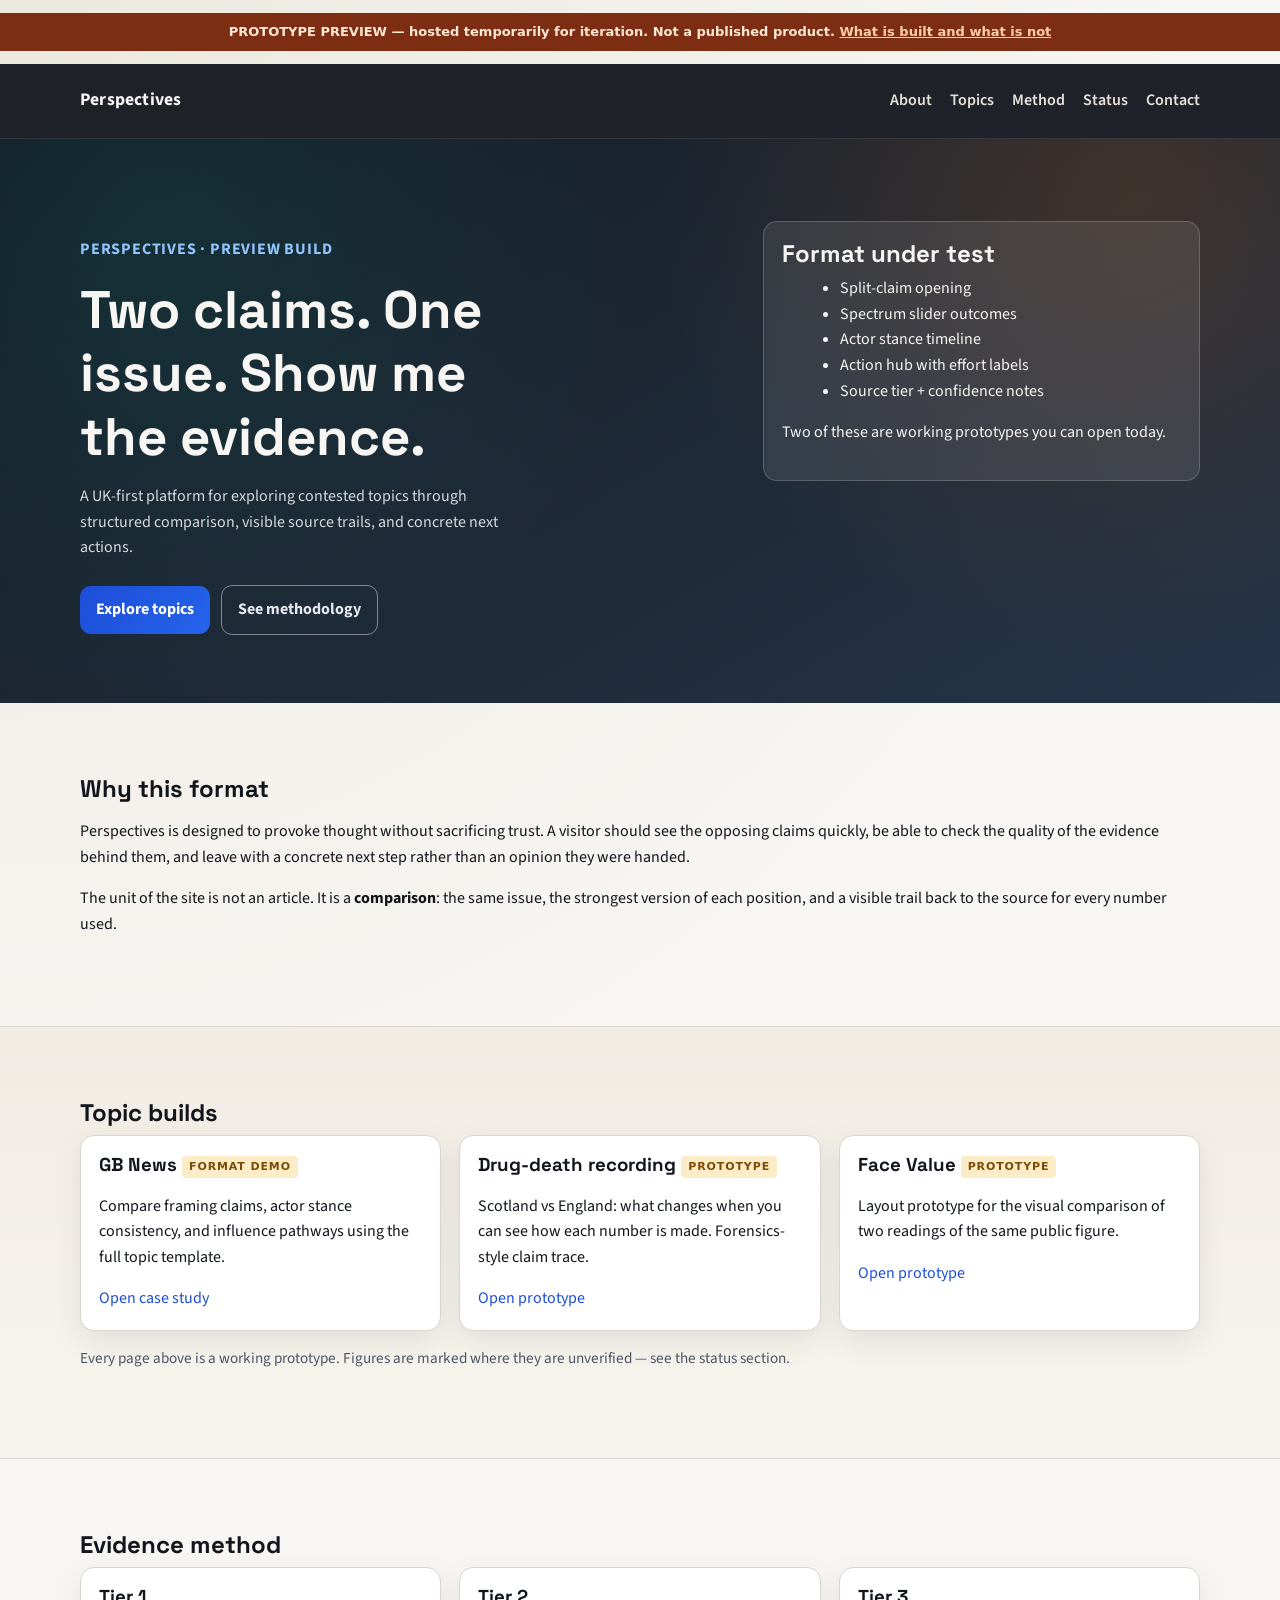
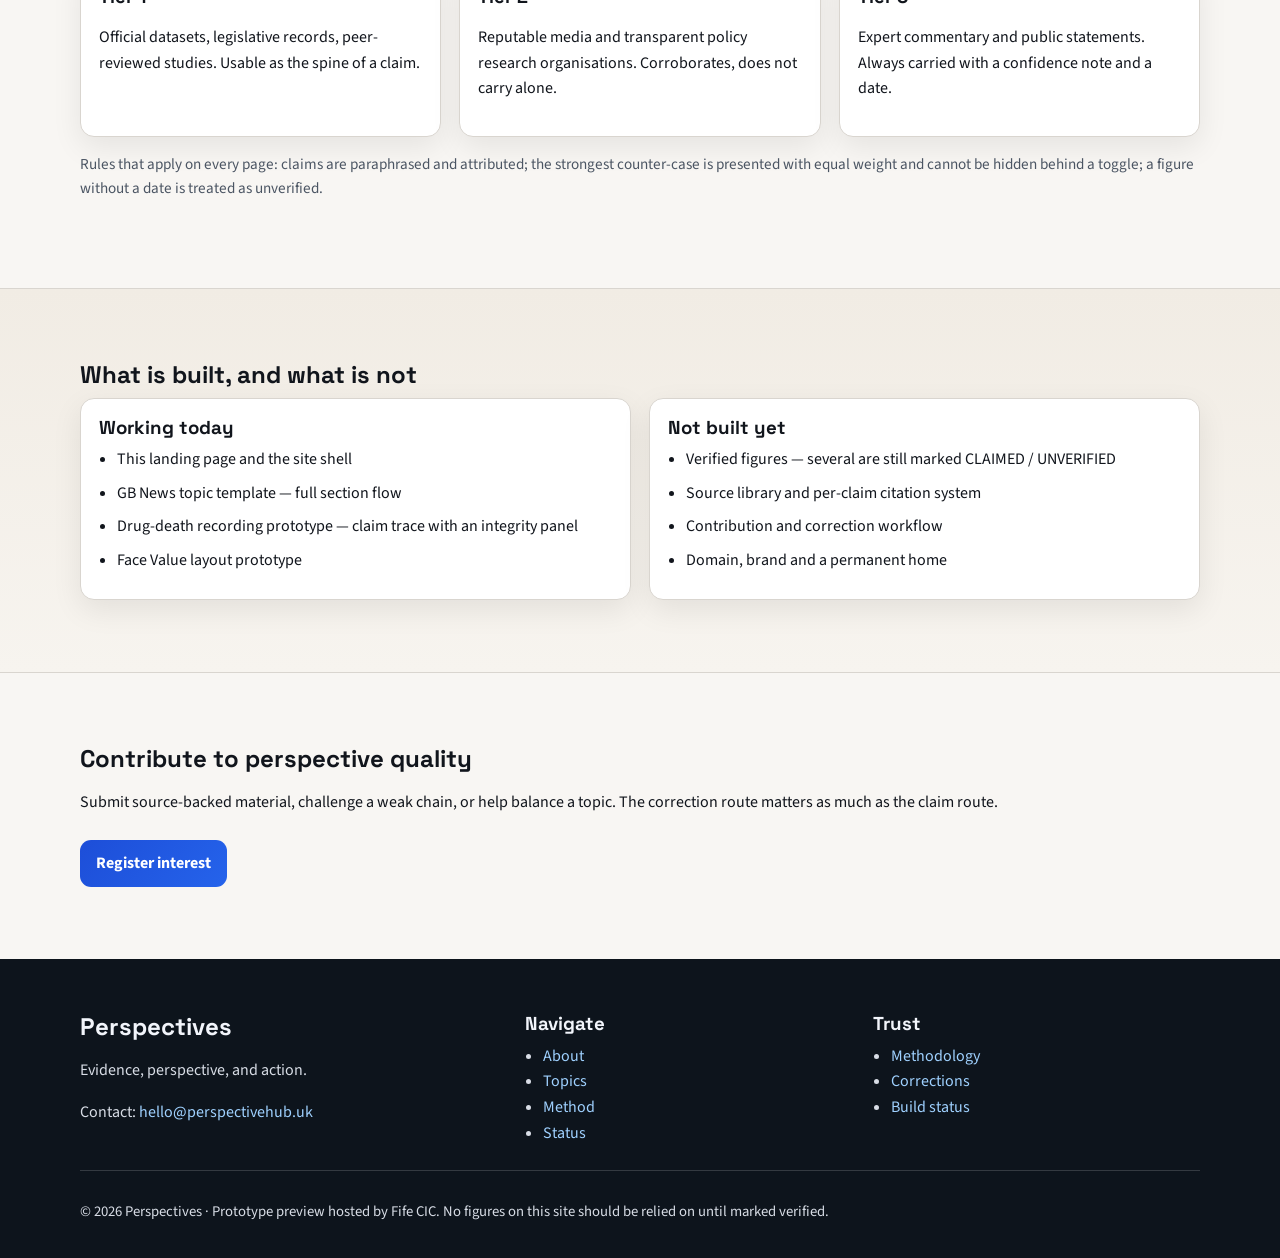
==== index.html @ 98c1ed13 "feat: static Perspectives prototype for GitHub Pages Ports the PerspectiveHub brochure landing page " ====
<!DOCTYPE html>
<html lang="en-GB">
<head>
  <meta charset="utf-8">
  <meta name="viewport" content="width=device-width, initial-scale=1.0">
  <meta name="description" content="Perspectives — explore contested issues through structured comparison, source trails, and concrete actions.">
  <meta name="robots" content="noindex, follow">
  <meta name="theme-color" content="#0f1720">
  <meta property="og:type" content="website">
  <meta property="og:site_name" content="Perspectives">
  <meta property="og:title" content="Perspectives — Prototype Preview">
  <meta property="og:description" content="A UK-first platform for exploring contested topics through structured comparison, source trails, and meaningful actions.">
  <title>Perspectives — Prototype Preview</title>

  <link rel="preconnect" href="https://fonts.googleapis.com">
  <link rel="preconnect" href="https://fonts.gstatic.com" crossorigin>
  <link href="https://fonts.googleapis.com/css2?family=Source+Sans+3:wght@400;600;700&family=Space+Grotesk:wght@500;700&display=swap" rel="stylesheet">
  <link rel="stylesheet" href="assets/style.css">
  <script>document.documentElement.classList.add('js-reveal');</script>
</head>
<body>
  <p class="preview-bar">
    PROTOTYPE PREVIEW — hosted temporarily for iteration. Not a published product.
    <a href="#status">What is built and what is not</a>
  </p>

  <a class="skip-link" href="#main-content">Skip to main content</a>

  <nav class="site-nav" aria-label="Main navigation">
    <div class="container nav-inner">
      <a class="brand" href="index.html">Perspectives</a>
      <button class="hamburger" aria-expanded="false" aria-controls="mobile-menu" aria-label="Toggle menu">
        <span></span><span></span><span></span>
      </button>
      <ul class="nav-links">
        <li><a href="#about">About</a></li>
        <li><a href="#topics">Topics</a></li>
        <li><a href="#method">Method</a></li>
        <li><a href="#status">Status</a></li>
        <li><a href="#contact">Contact</a></li>
      </ul>
    </div>
    <div class="mobile-menu" id="mobile-menu" aria-hidden="true">
      <a href="#about">About</a>
      <a href="#topics">Topics</a>
      <a href="#method">Method</a>
      <a href="#status">Status</a>
      <a href="#contact">Contact</a>
    </div>
  </nav>

  <main id="main-content" tabindex="-1">

    <section class="hero">
      <div class="container hero-grid">
        <div>
          <p class="eyebrow">Perspectives · Preview build</p>
          <h1>Two claims. One issue. Show me the evidence.</h1>
          <p class="lead">A UK-first platform for exploring contested topics through structured comparison, visible source trails, and concrete next actions.</p>
          <div class="hero-actions">
            <a class="btn btn-primary" href="#topics">Explore topics</a>
            <a class="btn btn-outline" href="#method">See methodology</a>
          </div>
        </div>
        <aside class="hero-card">
          <h2>Format under test</h2>
          <ul>
            <li>Split-claim opening</li>
            <li>Spectrum slider outcomes</li>
            <li>Actor stance timeline</li>
            <li>Action hub with effort labels</li>
            <li>Source tier + confidence notes</li>
          </ul>
          <p>Two of these are working prototypes you can open today.</p>
        </aside>
      </div>
    </section>

    <section id="about" class="section reveal">
      <div class="container">
        <h2>Why this format</h2>
        <p>Perspectives is designed to provoke thought without sacrificing trust. A visitor should see the opposing claims quickly, be able to check the quality of the evidence behind them, and leave with a concrete next step rather than an opinion they were handed.</p>
        <p>The unit of the site is not an article. It is a <strong>comparison</strong>: the same issue, the strongest version of each position, and a visible trail back to the source for every number used.</p>
      </div>
    </section>

    <section id="topics" class="section section-alt reveal">
      <div class="container">
        <h2>Topic builds</h2>
        <div class="cards-3">
          <article class="card">
            <h3>GB News <span class="tag tag-draft">Format demo</span></h3>
            <p>Compare framing claims, actor stance consistency, and influence pathways using the full topic template.</p>
            <a href="topics/gb-news.html">Open case study</a>
          </article>
          <article class="card">
            <h3>Drug-death recording <span class="tag tag-draft">Prototype</span></h3>
            <p>Scotland vs England: what changes when you can see how each number is made. Forensics-style claim trace.</p>
            <a href="topics/drug-deaths.html">Open prototype</a>
          </article>
          <article class="card">
            <h3>Face Value <span class="tag tag-draft">Prototype</span></h3>
            <p>Layout prototype for the visual comparison of two readings of the same public figure.</p>
            <a href="topics/face-value.html">Open prototype</a>
          </article>
        </div>
        <p class="meta-row">Every page above is a working prototype. Figures are marked where they are unverified — see the status section.</p>
      </div>
    </section>

    <section id="method" class="section reveal">
      <div class="container">
        <h2>Evidence method</h2>
        <div class="cards-3">
          <article class="card">
            <h3>Tier 1</h3>
            <p>Official datasets, legislative records, peer-reviewed studies. Usable as the spine of a claim.</p>
          </article>
          <article class="card">
            <h3>Tier 2</h3>
            <p>Reputable media and transparent policy research organisations. Corroborates, does not carry alone.</p>
          </article>
          <article class="card">
            <h3>Tier 3</h3>
            <p>Expert commentary and public statements. Always carried with a confidence note and a date.</p>
          </article>
        </div>
        <p class="meta-row">Rules that apply on every page: claims are paraphrased and attributed; the strongest counter-case is presented with equal weight and cannot be hidden behind a toggle; a figure without a date is treated as unverified.</p>
      </div>
    </section>

    <section id="status" class="section section-alt reveal">
      <div class="container">
        <h2>What is built, and what is not</h2>
        <div class="cards-2">
          <article class="card">
            <h3>Working today</h3>
            <ul class="status-list">
              <li>This landing page and the site shell</li>
              <li>GB News topic template — full section flow</li>
              <li>Drug-death recording prototype — claim trace with an integrity panel</li>
              <li>Face Value layout prototype</li>
            </ul>
          </article>
          <article class="card">
            <h3>Not built yet</h3>
            <ul class="status-list">
              <li>Verified figures — several are still marked CLAIMED / UNVERIFIED</li>
              <li>Source library and per-claim citation system</li>
              <li>Contribution and correction workflow</li>
              <li>Domain, brand and a permanent home</li>
            </ul>
          </article>
        </div>
      </div>
    </section>

    <section id="contact" class="section reveal">
      <div class="container">
        <h2>Contribute to perspective quality</h2>
        <p>Submit source-backed material, challenge a weak chain, or help balance a topic. The correction route matters as much as the claim route.</p>
        <a class="btn btn-primary" href="mailto:hello@perspectivehub.uk">Register interest</a>
      </div>
    </section>

  </main>

  <footer class="site-footer">
    <div class="container footer-grid">
      <div>
        <h2>Perspectives</h2>
        <p>Evidence, perspective, and action.</p>
        <p>Contact: <a href="mailto:hello@perspectivehub.uk">hello@perspectivehub.uk</a></p>
      </div>
      <div>
        <h3>Navigate</h3>
        <ul>
          <li><a href="#about">About</a></li>
          <li><a href="#topics">Topics</a></li>
          <li><a href="#method">Method</a></li>
          <li><a href="#status">Status</a></li>
        </ul>
      </div>
      <div>
        <h3>Trust</h3>
        <ul>
          <li><a href="#method">Methodology</a></li>
          <li><a href="#contact">Corrections</a></li>
          <li><a href="#status">Build status</a></li>
        </ul>
      </div>
    </div>
    <div class="container footer-bottom">
      <p>&copy; 2026 Perspectives · Prototype preview hosted by Fife CIC. No figures on this site should be relied on until marked verified.</p>
    </div>
  </footer>

  <script src="assets/script.js"></script>
</body>
</html>
---- assets/style.css ----
:root {
  --ink: #11151c;
  --paper: #f8f6f3;
  --panel: #ffffff;
  --a: #0f766e;
  --b: #b45309;
  --action: #1d4ed8;
  --muted: #4b5563;
  --line: #d9d5cf;
  --max: 1120px;
  --radius: 14px;
  --shadow: 0 10px 30px rgba(0, 0, 0, 0.08);
}

* { box-sizing: border-box; }
html { scroll-behavior: smooth; }
body {
  margin: 0;
  color: var(--ink);
  background: radial-gradient(circle at top left, #ece8df, var(--paper) 38%);
  font-family: "Source Sans 3", "Segoe UI", sans-serif;
  line-height: 1.6;
}

h1, h2, h3 {
  margin: 0 0 0.5rem;
  line-height: 1.2;
  font-family: "Space Grotesk", "Trebuchet MS", sans-serif;
}

a { color: var(--action); text-decoration: none; }
a:hover { text-decoration: underline; }

.container {
  width: min(var(--max), calc(100% - 2.4rem));
  margin-inline: auto;
}

.skip-link {
  position: absolute;
  left: 10px;
  top: -50px;
  z-index: 9999;
  padding: 10px 14px;
  background: var(--panel);
  border: 2px solid var(--a);
  border-radius: 10px;
}
.skip-link:focus { top: 12px; }

.site-nav {
  position: sticky;
  top: 0;
  z-index: 40;
  background: rgba(17, 21, 28, 0.94);
  backdrop-filter: blur(8px);
  border-bottom: 1px solid rgba(255, 255, 255, 0.1);
}
.nav-inner {
  display: flex;
  align-items: center;
  justify-content: space-between;
  min-height: 74px;
  gap: 18px;
}
.brand {
  color: #f8f6f3;
  font-weight: 700;
  font-size: 1.1rem;
  letter-spacing: 0.2px;
}
.nav-links {
  display: flex;
  gap: 18px;
  list-style: none;
  margin: 0;
  padding: 0;
}
.nav-links a { color: #e8e3da; font-weight: 600; }
.nav-links a.active { color: #7dd3fc; }

.hamburger {
  display: none;
  background: transparent;
  border: 0;
  padding: 4px;
}
.hamburger span {
  display: block;
  width: 24px;
  height: 3px;
  margin: 4px 0;
  background: #e8e3da;
}

.mobile-menu {
  display: none;
  flex-direction: column;
  background: #0b1117;
  padding: 12px 20px 20px;
  border-top: 1px solid rgba(255, 255, 255, 0.12);
}
.mobile-menu a {
  color: #f8f6f3;
  padding: 10px 2px;
  border-bottom: 1px solid rgba(255, 255, 255, 0.08);
}
.mobile-menu.open { display: flex; }

.hero {
  padding: 82px 0 68px;
  background:
    radial-gradient(circle at 12% 16%, rgba(15, 118, 110, 0.2), transparent 40%),
    radial-gradient(circle at 88% 10%, rgba(180, 83, 9, 0.22), transparent 38%),
    linear-gradient(150deg, #141a23, #1d2734 45%, #243449);
  color: #f8f6f3;
}
.hero-grid {
  display: grid;
  grid-template-columns: 1.2fr 0.8fr;
  gap: 28px;
  align-items: start;
}
.hero h1 {
  font-size: clamp(2rem, 4.4vw, 3.3rem);
  max-width: 12ch;
}
.eyebrow {
  display: inline-block;
  font-weight: 700;
  letter-spacing: 0.05em;
  text-transform: uppercase;
  color: #93c5fd;
}
.lead {
  max-width: 56ch;
  color: #d7d9de;
}
.hero-card {
  background: rgba(255, 255, 255, 0.09);
  border: 1px solid rgba(255, 255, 255, 0.18);
  border-radius: var(--radius);
  padding: 18px;
}
.hero-card ul { margin: 0 0 14px 18px; }

.btn {
  display: inline-block;
  padding: 11px 16px;
  border-radius: 11px;
  font-weight: 700;
  margin-right: 8px;
  margin-top: 8px;
}
.btn-primary {
  color: #fff;
  background: linear-gradient(130deg, #1d4ed8, #2563eb);
}
.btn-outline {
  color: #e5e7eb;
  border: 1px solid rgba(229, 231, 235, 0.5);
}

.section {
  padding: 72px 0;
}
.section-alt {
  background: linear-gradient(180deg, #f1ece4, #f7f4ef);
  border-top: 1px solid var(--line);
  border-bottom: 1px solid var(--line);
}
.cards-3, .cards-2 {
  display: grid;
  gap: 18px;
}
.cards-3 { grid-template-columns: repeat(3, 1fr); }
.cards-2 { grid-template-columns: repeat(2, 1fr); }
.card {
  background: var(--panel);
  border-radius: var(--radius);
  border: 1px solid var(--line);
  box-shadow: var(--shadow);
  padding: 18px;
}
.card-a { border-top: 5px solid var(--a); }
.card-b { border-top: 5px solid var(--b); }

.meta-row {
  color: var(--muted);
  font-size: 0.95rem;
}

.hero-topic {
  padding-bottom: 54px;
}

.slider-panel {
  background: var(--panel);
  border: 1px solid var(--line);
  border-radius: var(--radius);
  box-shadow: var(--shadow);
  padding: 18px;
}

.range-input {
  width: 100%;
  margin-top: 12px;
}

.scale-row {
  display: flex;
  justify-content: space-between;
  gap: 12px;
  color: var(--muted);
  font-size: 0.92rem;
  margin-top: 8px;
}

.metrics-grid {
  margin-top: 18px;
  display: grid;
  grid-template-columns: repeat(4, 1fr);
  gap: 12px;
}

.metric-card {
  border: 1px solid var(--line);
  border-radius: 12px;
  padding: 12px;
  background: linear-gradient(180deg, #ffffff, #f8f7f4);
}

.metric-label {
  display: block;
  font-size: 0.86rem;
  color: var(--muted);
}

.metric-value {
  display: block;
  font-size: 1.5rem;
  margin-top: 4px;
}

.chain-board {
  display: grid;
  grid-template-columns: 1fr auto 1fr auto 1fr auto 1fr;
  align-items: center;
  gap: 8px;
}

.chain-node {
  background: var(--panel);
  border: 1px solid var(--line);
  border-radius: 12px;
  padding: 10px;
  font-weight: 600;
  text-align: center;
}

.chain-arrow {
  color: var(--muted);
  font-size: 1.2rem;
}

.site-footer {
  background: #0d141c;
  color: #d8dde6;
  padding: 54px 0 20px;
}
.footer-grid {
  display: grid;
  grid-template-columns: 1.3fr 1fr 1fr;
  gap: 20px;
}
.site-footer h2,
.site-footer h3 { color: #f2f5fb; }
.site-footer ul {
  margin: 0;
  padding-left: 18px;
}
.site-footer a { color: #9fd1ff; }
.footer-bottom {
  border-top: 1px solid rgba(255, 255, 255, 0.16);
  margin-top: 24px;
  padding-top: 14px;
  font-size: 0.92rem;
}

/* Content is visible by default; the animation is opt-in so a JS failure
   never leaves the page blank. */
html.js-reveal .reveal {
  opacity: 0;
  transform: translateY(24px);
  transition: opacity 0.6s ease, transform 0.6s ease;
}
html.js-reveal .reveal.revealed {
  opacity: 1;
  transform: translateY(0);
}

@media (max-width: 900px) {
  .hero-grid,
  .cards-3,
  .cards-2,
  .footer-grid,
  .metrics-grid {
    grid-template-columns: 1fr;
  }

  .chain-board {
    grid-template-columns: 1fr;
  }

  .chain-arrow {
    transform: rotate(90deg);
    justify-self: center;
  }

  .nav-links {
    display: none;
  }

  .hamburger {
    display: inline-block;
  }
}

@media (prefers-reduced-motion: reduce) {
  * {
    animation: none !important;
    transition: none !important;
    scroll-behavior: auto !important;
  }
}

/* ---- Prototype hosting additions (GitHub Pages preview build) ---- */
.preview-bar {
  background: #7c2d12;
  color: #ffe9d6;
  font: 600 13px/1.5 ui-sans-serif, system-ui, sans-serif;
  text-align: center;
  padding: 9px 16px;
}
.preview-bar a { color: #ffd0a8; text-decoration: underline; }
.preview-bar a:hover { color: #fff; }

.btn-outline-dark {
  color: var(--ink);
  border: 1px solid rgba(17, 21, 28, 0.45);
}
.btn-outline-dark:hover { background: rgba(17, 21, 28, 0.06); text-decoration: none; }

.status-list { margin: 0; padding-left: 1.15rem; }
.status-list li { margin-bottom: 8px; }
.tag {
  display: inline-block;
  font: 600 11px/1.4 ui-sans-serif, system-ui, sans-serif;
  letter-spacing: 0.08em;
  text-transform: uppercase;
  padding: 3px 7px;
  border-radius: 4px;
  background: #e5e2db;
  color: #3f4653;
  vertical-align: middle;
}
.tag-live { background: #d7efe1; color: #14532d; }
.tag-draft { background: #fdecc8; color: #7c4a03; }
.back-link {
  display: inline-block;
  margin-bottom: 18px;
  font-weight: 600;
}
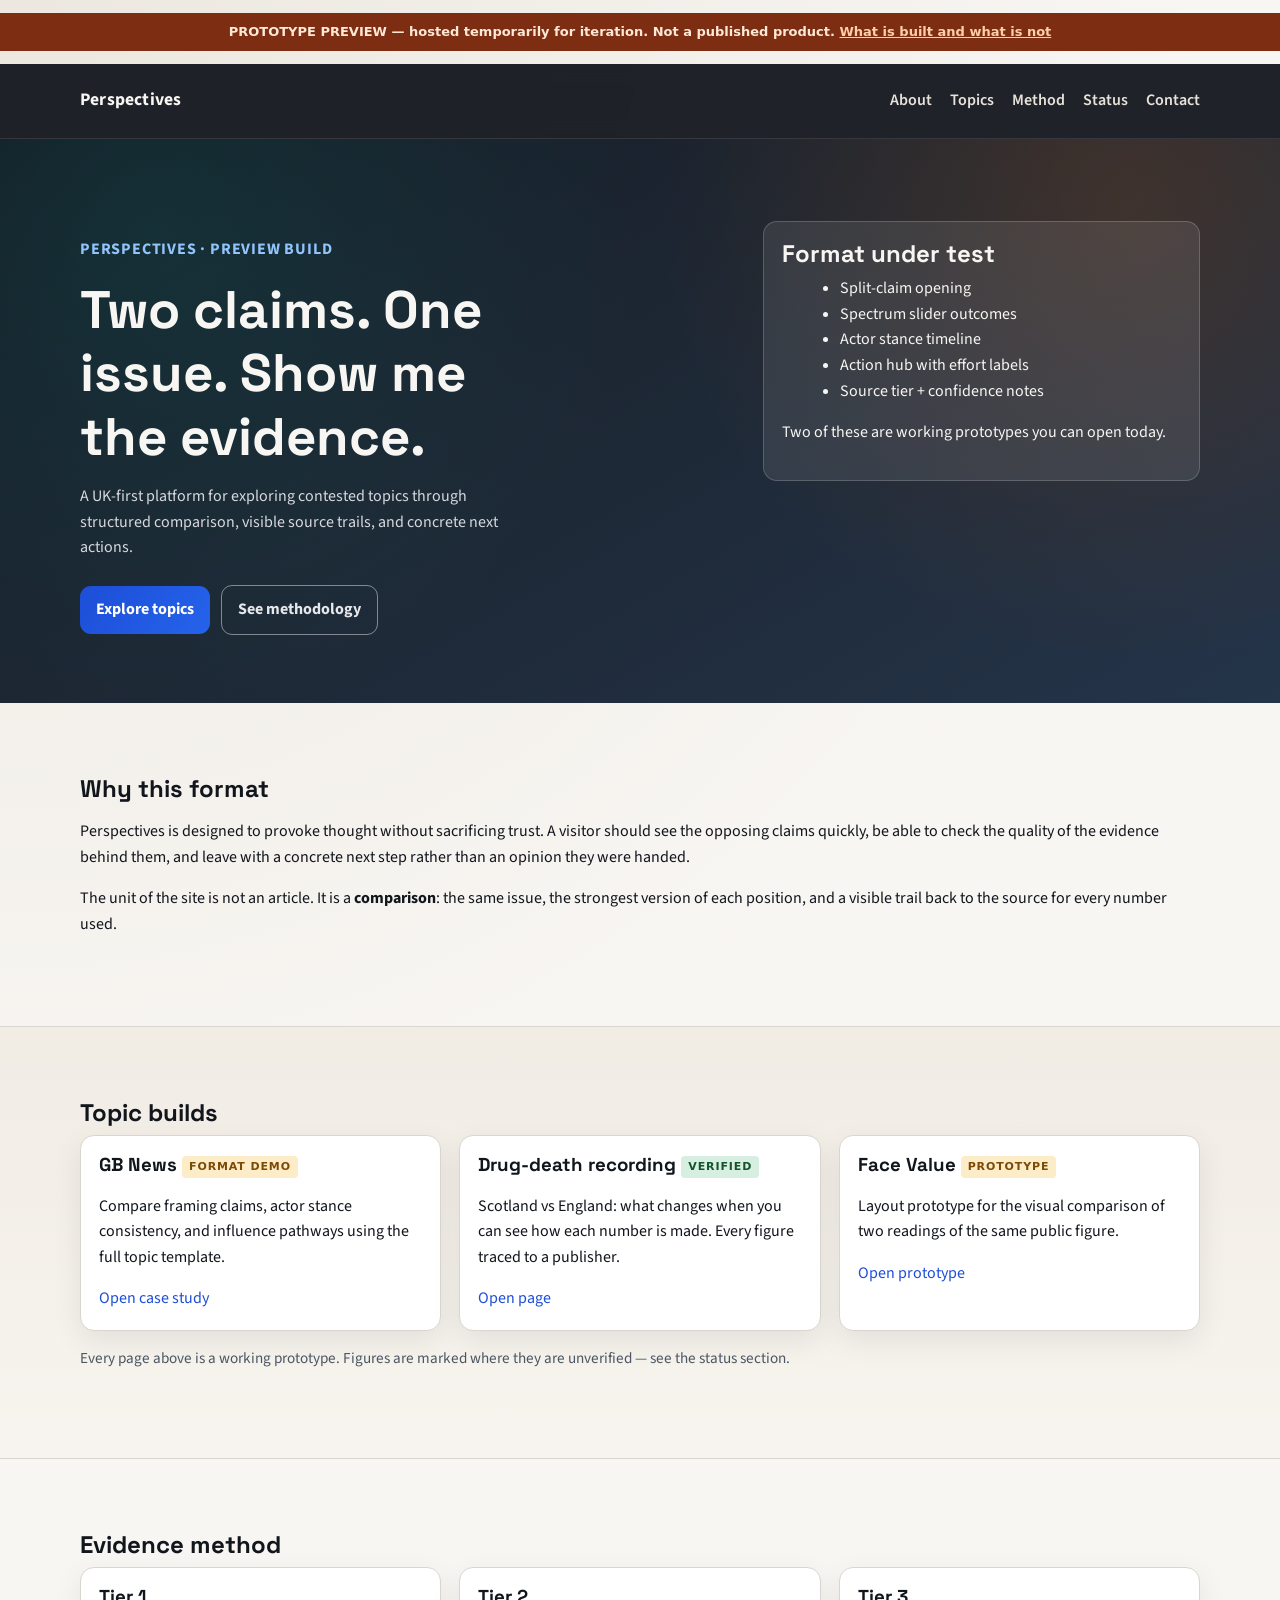
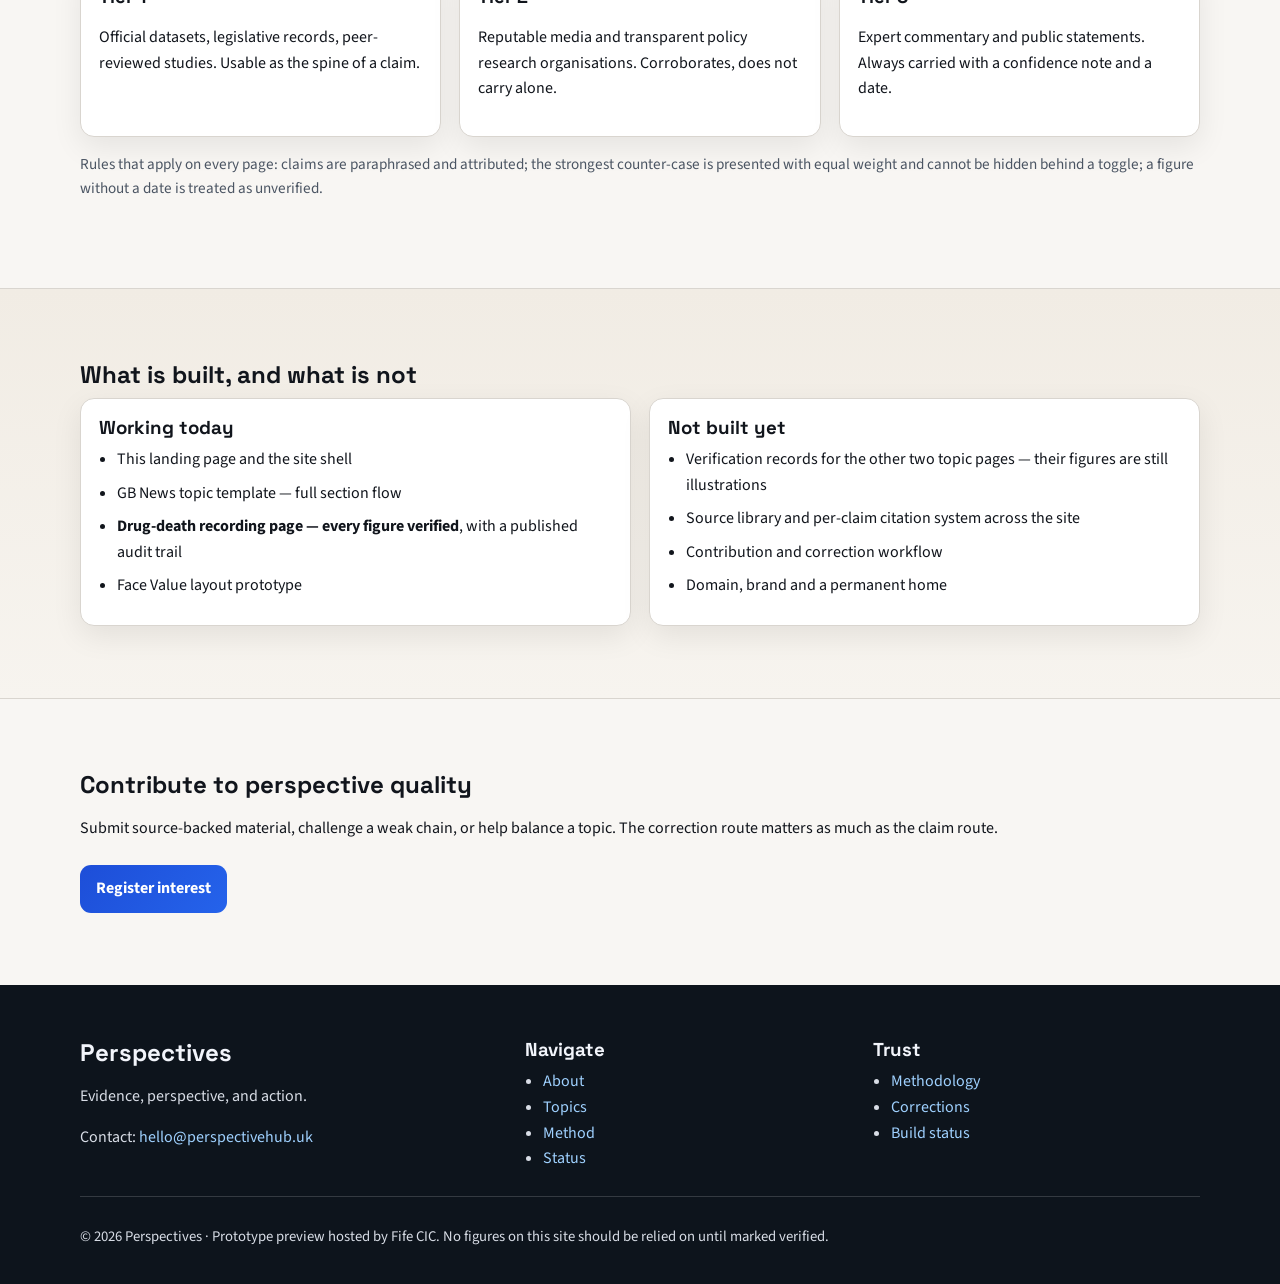
==== commit 9e1e284a: "feat(drug-deaths): verify every figure and publish the audit trail Reads the two outstanding sources" ====
--- a/index.html
+++ b/index.html
@@ -94,9 +94,9 @@
             <a href="topics/gb-news.html">Open case study</a>
           </article>
           <article class="card">
-            <h3>Drug-death recording <span class="tag tag-draft">Prototype</span></h3>
-            <p>Scotland vs England: what changes when you can see how each number is made. Forensics-style claim trace.</p>
-            <a href="topics/drug-deaths.html">Open prototype</a>
+            <h3>Drug-death recording <span class="tag tag-live">Verified</span></h3>
+            <p>Scotland vs England: what changes when you can see how each number is made. Every figure traced to a publisher.</p>
+            <a href="topics/drug-deaths.html">Open page</a>
           </article>
           <article class="card">
             <h3>Face Value <span class="tag tag-draft">Prototype</span></h3>
@@ -138,15 +138,15 @@
             <ul class="status-list">
               <li>This landing page and the site shell</li>
               <li>GB News topic template — full section flow</li>
-              <li>Drug-death recording prototype — claim trace with an integrity panel</li>
+              <li><strong>Drug-death recording page — every figure verified</strong>, with a published audit trail</li>
               <li>Face Value layout prototype</li>
             </ul>
           </article>
           <article class="card">
             <h3>Not built yet</h3>
             <ul class="status-list">
-              <li>Verified figures — several are still marked CLAIMED / UNVERIFIED</li>
-              <li>Source library and per-claim citation system</li>
+              <li>Verification records for the other two topic pages — their figures are still illustrations</li>
+              <li>Source library and per-claim citation system across the site</li>
               <li>Contribution and correction workflow</li>
               <li>Domain, brand and a permanent home</li>
             </ul>
